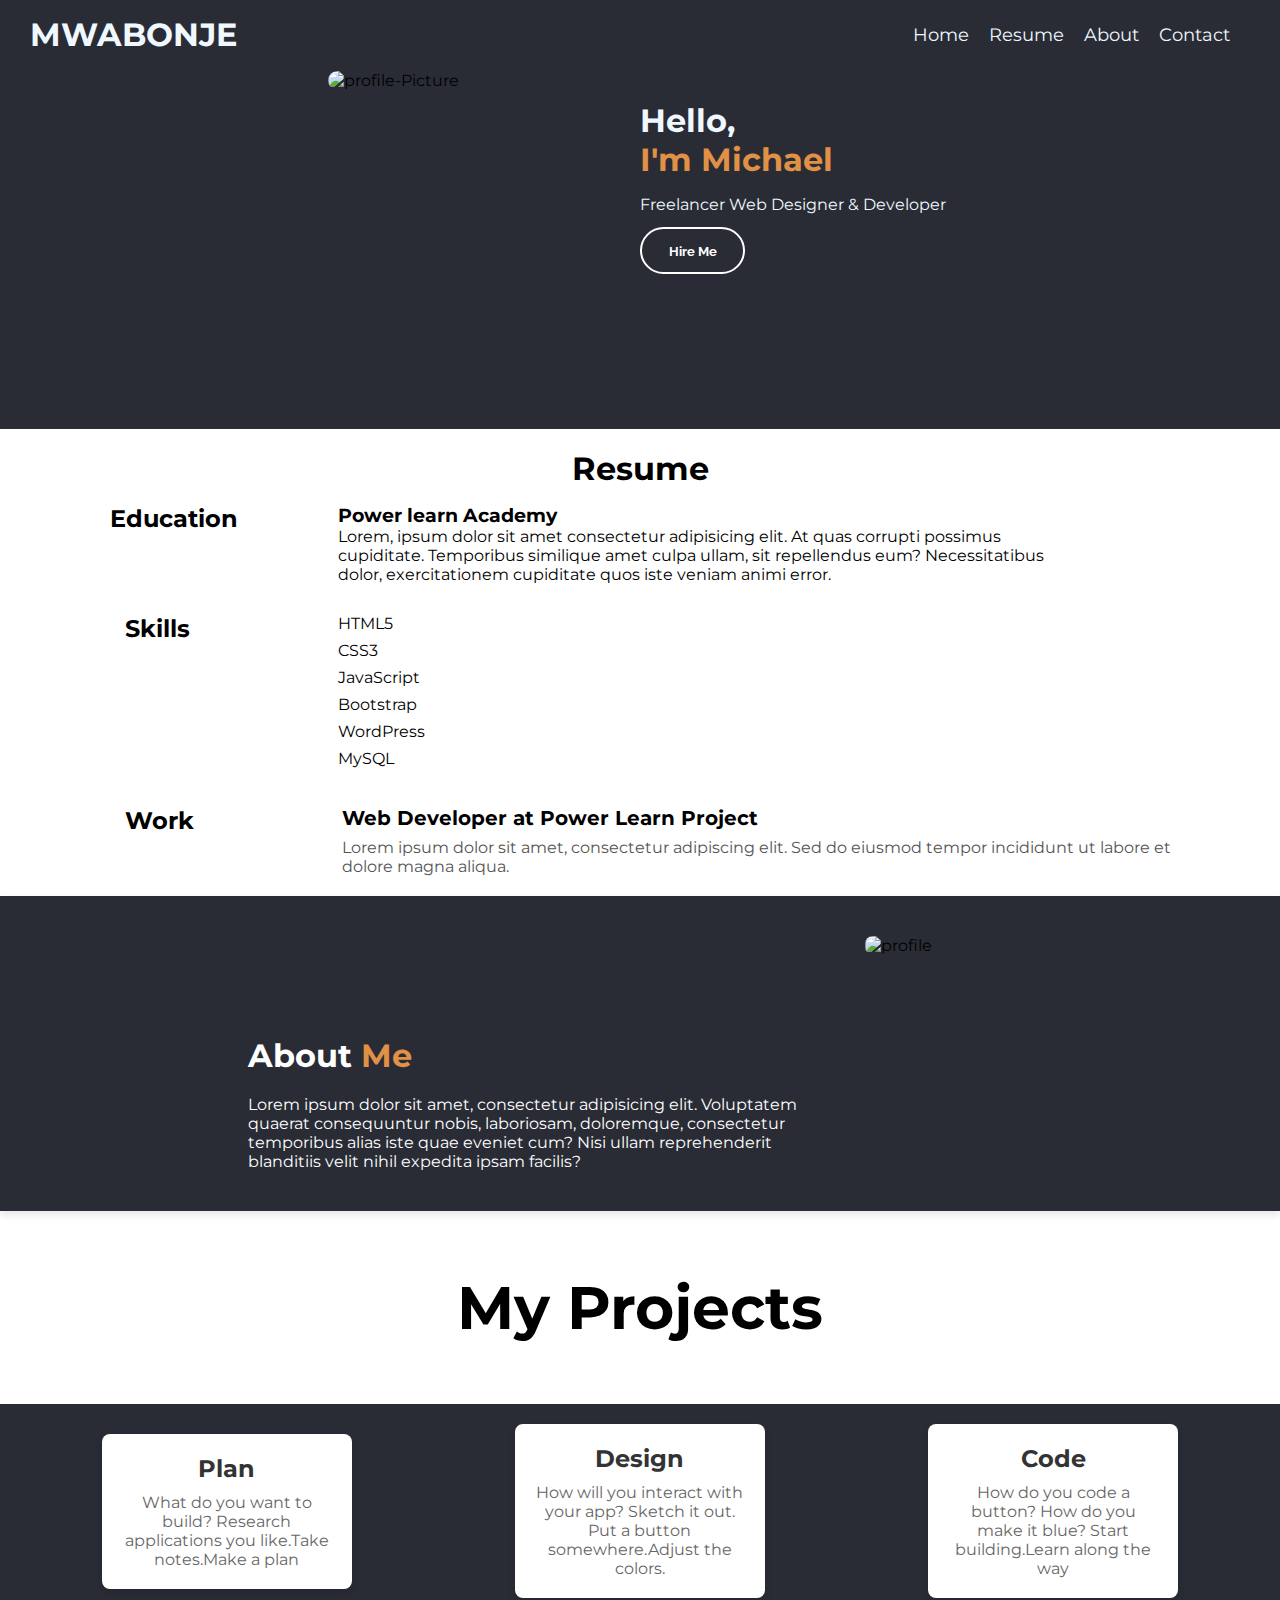
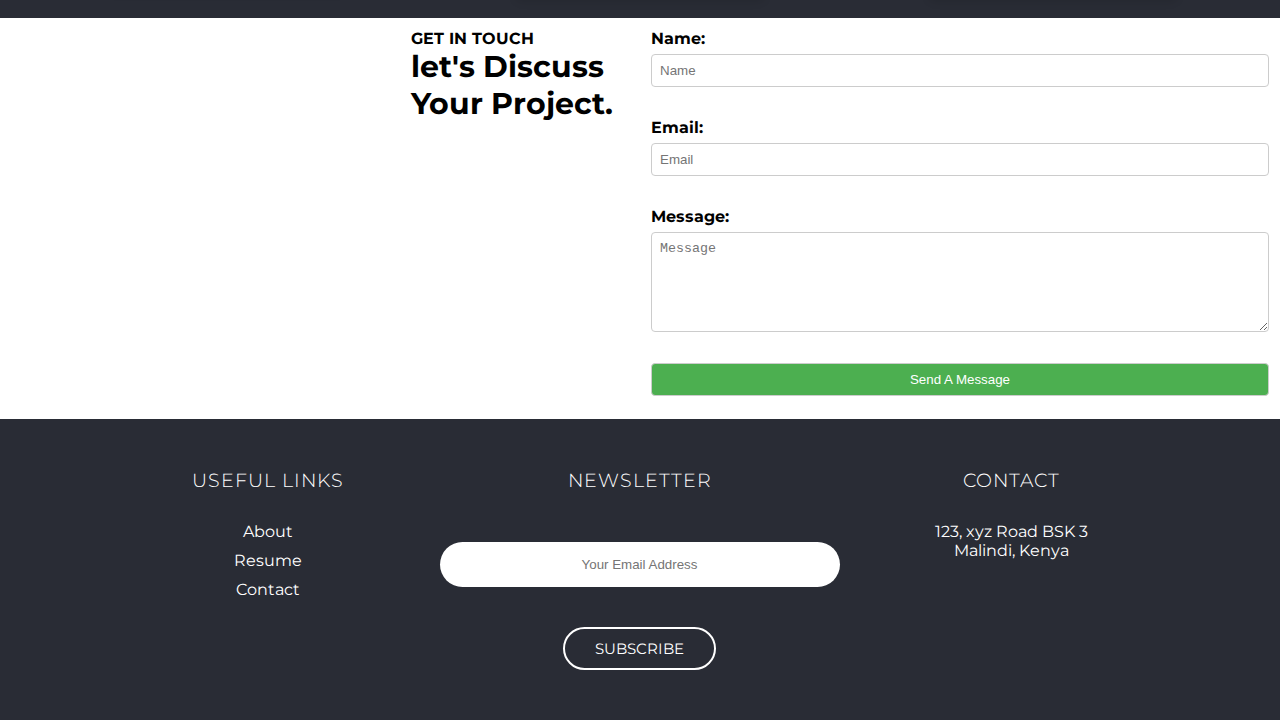
==== index.html @ 646aa8ce "changed the contact me to hire me" ====
<!DOCTYPE html>
<html lang="en">
<head>
    <meta charset="UTF-8">
    <meta name="viewport" content="width=device-width, initial-scale=1.0">
    <title>Michael M.Ringa-Portfolio</title>
    <link rel="stylesheet" href="style.css">
    <link rel="stylesheet" href="https://fonts.googleapis.com/css2?family=Material+Symbols+Outlined:opsz,wght,FILL,GRAD@24,400,0,0" />
    <script src="https://kit.fontawesome.com/8045f4b3b3.js" crossorigin="anonymous"></script>

</head>
<body>
    <nav class="nav-bar">
        <div class="nav-head">
            <div class="logo">
            <h1>MWABONJE</h1>
         </div>
            <!-- <button class="material-symbols-outlined">
                menu
            </button> -->
        </div>
        <div class="nav-links">
            <ul class="links">
                <li><a href="index.html">Home</a></li> 
                <li><a href="resume.html">Resume</a></li>
                <li><a href="#About">About</a></li>
                <li><a href="contact.html">Contact</a></li>
            </ul>
        </div>

        
    </nav>

    <section class="home">
        <div class="Home-img">
            <div class="profile">
            <img src="/img/profile.jpg" alt="profile-Picture">
        </div>
            <div class="home-content">
                <h1>Hello, <br> <span>I'm Michael</span></h1>
                <p>Freelancer Web Designer & Developer</p>
                <a href=""><button>Hire Me</button></a>
            </div>
        </div>
    </section>

    <section class="resume">
        <div class="resume-header">
            <h1>Resume</h1>
        </div>
        <div class="Education-text">
            <h2>Education</h2>
            <div class="school">
                <h3>Power learn Academy</h3>
                <p>Lorem, ipsum dolor sit amet consectetur adipisicing elit. At quas corrupti possimus cupiditate. Temporibus similique amet culpa ullam, sit repellendus eum? Necessitatibus dolor, exercitationem cupiditate quos iste veniam animi error.</p>
            </div>
        </div>

        <div class="Skills-text">
            <h2>Skills</h2>
            <ul>
                <li>HTML5</li>
                <li>CSS3</li>
                <li>JavaScript</li>
                <li>Bootstrap</li>
                <li>WordPress</li>
                <li>MySQL</li>
                <!-- Add more skills as needed -->
            </ul>
        </div>

        <div class="WorkExperience-text">
            <h2>Work</h2>
            <div class="job">
                <h3>Web Developer at Power Learn Project</h3>
                <p>Lorem ipsum dolor sit amet, consectetur adipiscing elit. Sed do eiusmod tempor incididunt ut labore et dolore magna aliqua.</p>
            </div>
            <!-- Add more work experiences as needed -->
        </div>
    </section>
    <section class="about">
        <div class="about-text">
            <h1>About <span>Me</span></h1>
            <p>Lorem ipsum dolor sit amet, consectetur adipisicing elit. Voluptatem quaerat consequuntur nobis, laboriosam, doloremque, consectetur temporibus alias iste quae eveniet cum? Nisi ullam reprehenderit blanditiis velit nihil expedita ipsam facilis?</p>
        </div>
        <div class="about-img">
            <img src="/img/DSC_0354.jpg" alt="profile">
        </div>
    </section>
    <section class="text">
        <h1>My Projects</h1>
    </section>
    <section class="services">
        <div class="our-services">
            <article class="card">
                <h2 class="title">Plan</h2>
                <div class="content">What do you want to build? Research applications you like.Take notes.Make a plan</div>
            </article>
            <article class="card">
                <h2 class="title">Design</h2>
                <div class="content">How will you interact with your app? Sketch it out. Put a button somewhere.Adjust the colors.</div>
            </article>
            <article class="card">
                <h2 class="title">Code</h2>
                <div class="content">How do you code a button? How do you make it blue? Start building.Learn along the way</div>
            </article>
        </div>
    </section>
    <div class="container">
        <div class="column">
            <h2>GET IN TOUCH</h2>
            <p>let's Discuss Your Project.</p>
        </div>
        <div class="column">
            <form action="/submit_form" class="" method="post">
                <label for="name">Name:</label>
                <input type="text" id="name" name="name" placeholder="Name"><br>
    
                <label for="email">Email:</label>
                <input type="email" id="email" name="email" placeholder="Email" required><br>
    
                <label for="message">Message:</label>
                <textarea id="message" name="message" placeholder="Message"></textarea><br>
    
                <input type="submit" value="Send A Message">
            </form>
        </div>
    </div>
<div class="footer" >
    <div class= "col-1">
        <h3>USEFUL LINKS</h3>
        <a href="#">About</a>
        <a href="#">Resume</a>
        <a href="#">Contact</a>
    </div>

<div class="col-2">
    <form class="subsribe">
        <h3>NEWSLETTER</h3>
    <div class="footer-2">
        <input type="email" placeholder="Your Email Address" required> <br>
        <button>SUBSCRIBE</button>
    </form>
    </div>
</div>

    <div class="col-3">
        <h3>CONTACT</h3>
        <p>123, xyz Road BSK 3<br>Malindi, Kenya</p>
        
    <div class="social-icons">
        <a href=""><i class="fa-brands fa-facebook"></i></a>
        <a href="https://twitter.com/mwabonje_" target="_blank"><i class="fa-brands fa-twitter"></i></a>
        <a href=""><i class="fa-brands fa-instagram"></i></a>
        <a href=""><i class="fa-brands fa-tiktok"></i></a>
        <!-- <a href=""><i class="fa-brands fa-pexels"></i></a> -->
    </div>
    </div>
</div>
</body>
</html>
---- style.css ----
@import url('https://fonts.googleapis.com/css2?family=Kanit:wght@400;600&family=Montserrat:wght@500&family=Raleway:wght@600&display=swap');

*{
    box-sizing: border-box;
    margin: 0;
    padding: 0;
}
body{
    margin: 0;
    padding: 0;
    box-sizing: border-box;
    font-family: 'Montserrat', sans-serif;
}
/* Style the navigation bar */
.nav-bar{
    display: flex;
    justify-content: space-between;
    align-items: center;
    background-color: #292c35;
    color: aliceblue;
    padding: 15px 30px;
   
}

.links {
    list-style: none; /* Remove default list styles */
    margin: 0; /* Remove default margin */
    padding: 0; /* Remove default padding */
    display: flex; /* Use flexbox for horizontal alignment of links */
}


.links a { /*This targets the links or in other words the a tag */
    display: flex;
    justify-content: space-between;
    text-decoration: none;
    color: aliceblue;
    margin-right: 20px;
    font-size: 18px;
    cursor: pointer;
}
.links a:hover{
    color: #e09145;
    transition: all 0.4s ease;
}
/* Media query for screens smaller than 768 pixels */
@media only screen and (max-width: 768px) {
    .nav-bar {
        flex-direction: column;
        align-items: flex-start;
    }

    .links {
        flex-direction: row; /* Keep links horizontally aligned on smaller screens */
    }

    .links a {
        margin-right: 20px;
        margin-bottom: 0;
    }
    .logo {
        margin: 0 100px;
    }
}
/* .material-symbols-outlined{
    background: transparent;
    display: none !important; 
    color: #fff;
     border-color: transparent; 
} */
/* Hamburger Menu  Media query for small screens, e.g., phones */
/* @media only screen and (max-width: 767px) {
    .material-symbols-outlined {
        display: block !important; 
    }
    .links a {
    display: block;
    }
} */

.home{ /* note: This home is includes the whole section*/
    background-color: #292c35;
    min-height: 40vh;
}
 .Home-img {/* note: this class includes the image, h1 and p */
    display: flex;
    justify-content: space-between;
    width: 80%;
    margin: auto;
 }
 .profile {
    margin-left: 200px;
 }
 .Home-img img{
    width: 350px;
    height: 350px;
    border-radius: 11200em;
    margin-top: 0.1em;
 }
 
.home-content{
    color: aliceblue;
    width: 50%;
    margin-top: 2em;
    margin-left: 20px;
}  
.home-content > h1{
    font-size: 2rem;
    margin-bottom: 1rem;
    width: 100%;
}
.home-content > a > button{
    background: transparent;
    border:2px solid white;
    padding: 1em 2em;
    border-radius: 2em;
    font-family: 'Raleway', sans-serif;
    font-weight: bold;
    margin-top: 1em;
    color: white;
}
.home-content > a > button:hover{
    background-color: #e09145;
    transition: all 0.4s ease;
}
span{
    color:#e09145;
}


/* Home Media query for smaller screens */
@media only screen and (max-width: 768px) {
    .Home-img {
        flex-direction: column; /* Stack items vertically */
        align-items: center; /* Center items */
        width: 100%; /* Take up full width */
    }

    .Home-img > img {
        width: 100%; /* Take up full width */
        height: auto; /* Maintain aspect ratio */
        border-radius: 0; /* Remove border-radius */
        margin-top: 1em; /* Add spacing between items */
    }

    .home-content {
        width: 80%; /* Take up full width */
    }
    .home-content > a > button{
        margin-bottom: 15px;
    }
    .profile {
        margin-left: 0px !important;
        margin-top: 20px;
    }

}


.Education-text {
    display: flex;
    padding: 0 30px;
    margin: 0 60px;
    margin-top: 1em; 
   
}

.resume-header > h1{
    text-align: center;
}
.school{
    margin: 0 100px;
  
}
/* Add these styles to your existing CSS file */

.resume {
    padding: 20px;
   
}

.Skills-text,
.WorkExperience-text {
    margin-top: 30px;
    display: flex;
}

.Skills-text h2,
.WorkExperience-text h2 {
    font-size: 24px;
    margin-bottom: 10px;
    margin: 0 105px;
}

.Skills-text ul {
    list-style-type: none;
    padding: 0;
    margin: 0 43px;
}

.Skills-text li {
    margin-bottom: 8px;
}

.WorkExperience-text .job {
    margin-top: 20px;
    margin: 0 43px
}

.WorkExperience-text .job h3 {
    font-size: 20px;
    margin-bottom: 8px;

}

.WorkExperience-text .job p {
    font-size: 16px;
    color: #555;
}
.text{
    text-align: center;
    margin-top: 60px;
    margin-bottom: 60px;
    font-size: 30px;
}


/* Resume Media query for small screens, e.g., phones */
@media only screen and (max-width: 767px) {
    .Education-text {
        flex-direction: column; /* Adjust the layout for small screens */
        align-items: center; /* Center align items for small screens */
        padding: 0 15px; /* Adjust padding for small screens */
        margin: 0 15px;
    }

    .resume-header > h1 {
        font-size: 24px; /* Adjust font size for small screens */
    }

    .school {
        margin: 0;
    }

    .Skills-text,
    .WorkExperience-text {
        /* margin-top: 20px; */
        flex-direction: column; /* Adjust the layout for small screens */
        align-items: center; /* Center align items for small screens */
        padding: 0 15px; /* Adjust padding for small screens */
        margin: 0 15px;
    }

    .Skills-text h2,
    .WorkExperience-text h2 {
        font-size: 20px;
        margin-bottom: 10px;
        margin: 0px; /* Reset margin for small screens */
    }

    .Skills-text ul {
        max-width: none; /* Remove max-width for the list on small screens */
        margin: 0; /* Reset margin for small screens */
    }

    .WorkExperience-text .job {
        margin-top: 20px;
    }

    .text {
        font-size: 24px; /* Adjust font size for small screens */
    }
}
/* Apply styles to the section */
.services {
    background-color: #292c35;
    padding: 20px;
}

/* Style the card container */
.our-services {
    display: flex;
    justify-content: space-around;
    align-items: center;
}
.about {
    background-color: #292c35;
    display: flex;
    justify-content: space-around;
    padding: 40px;
    width: 100%;
    box-shadow: 0 4px 8px rgba(0, 0, 0, 0.1); 
   
}

.about-text {
    max-width: 600px; /* Adjust the maximum width of the text container */
    margin-left: 200px;
    margin-top: 100px;
}

.about h1 {
    color: white; /* Set the color of the heading */
    margin-bottom: 20px;
}

.about p {
    color: white; /* Set the color of the paragraph text */
}

.about-img img {
    max-width: 100%; /* Ensure the image doesn't exceed its container */
    border-radius: 8px; /* Add border-radius for rounded corners if desired */
    width: 300px;
    margin-right: 300px;
  
}


/* About Media query for small screens, e.g., phones */
@media only screen and (max-width: 767px) {
    .about {
        flex-direction: column; /* Adjust the layout for small screens */
        align-items: center; /* Center align items for small screens */
        padding: 20px; /* Adjust padding for small screens */
    }

    .about img {
        height: auto; /* Allow the image to resize proportionally */
        max-width: 100%; /* Ensure the image doesn't overflow its container */
        margin-top: 20px; /* Add space between image and text on small screens */ 
        margin-right: 0;
    }

    .about-text {
        margin-left: 0; /* Reset margin for small screens */
        text-align: center; /* Center align text for small screens */
    }
}
/* Style each card */
.card {
    background-color: #fff;
    border-radius: 8px;
    box-shadow: 0 4px 8px rgba(0, 0, 0, 0.1);
    padding: 20px;
    width: 250px;
    text-align: center;
    transition: transform 0.3s ease-in-out;
}

.card:hover {
    transform: scale(1.05);
}

/* Style the title in each card */
.title {
    color: #333;
    font-size: 1.5em;
    margin-bottom: 10px;
}

/* Style the content in each card */
.content {
    color: #666;
    font-size: 1em;
}
/* Card Media query for screens smaller than 768 pixels */
@media only screen and (max-width: 768px) {
    .our-services {
        display: flex;
        flex-direction: column;
        align-items: center;
    }

    .card {
        width: 100%;
        margin-bottom: 20px;
    }
}
.container{/* This container includes the h1, p tag and form */
    display: flex;
}
/*.column {
    width: 30%;
    padding: 20px;
    /*background-color: #f4f4f4;
    margin-top: -490px;
    margin-left: 310px;
}*/

.column >h2 {
    font-size: 16px;
    margin-left: 400px;
}
.column > p {
    font-size: 30px;
    font-weight: bold;
    margin-left: 400px;
}

/* Responsive styles: Adjust the layout for smaller screens.This is for the column and h1 and p tag */
@media (max-width: 600px) {
    .container {
        flex-direction: column;
    }

    .column > h2,
    .column > p {
        margin-left: 0; /* Adjust margin for smaller screens */
    }

    /* Add any additional styles for smaller screens here */
}

.column{
    /* background-color: #e09145; */
    flex: 1;
    padding: 10px;
    border: 1px solid white;
}
/*.column {
    max-width: 550px;
    margin: 20px auto;
    background-color: #fff;
    padding: 20px;
    border-radius: 8px;
    box-shadow: 0 0 10px rgba(0, 0, 0, 0.1);
    margin-right: 500px;
   
}*/

form {
    display: flex;
    flex-direction: column;
   
}

label {
    margin-bottom: 6px;
    font-weight: bold;
}

input {
    margin-bottom: 12px;
    padding: 8px;
    border: 1px solid #ccc;
    border-radius: 4px;
}
/* Existing CSS styles */

textarea {
    margin-bottom: 12px;
    padding: 8px;
    border: 1px solid #ccc;
    border-radius: 4px;
    resize: vertical; /* Allow vertical resizing of the textarea */
    min-height: 100px; /* Set a minimum height to avoid the textarea collapsing */
  
}

input[type="submit"] {
    background-color: #4caf50;
    color: #fff;
    cursor: pointer;
}

input[type="submit"]:hover {
    background-color: #45a049;
}

/* Footer */
.footer {
    display: flex;
    background-color: #292c35;
    padding: 50px 15%;
    color: white;
}
.footer div {
    text-align: center;
}
.col-2 {
    flex-grow: 2;
}
.footer div h3 {
    font-weight: 300;
    margin-bottom: 30px;
    letter-spacing: 1px;
}
.col-1 a {
    display: block;
    text-decoration: none;
    color: #fff;
    margin-top: 10px;
}
.footer-2 input {
    width: 400px;
    height: 45px;
    border-radius: 30px;
    text-align: center;
    
    margin-top: 20px;
    margin-bottom: 40px;
    outline: none;
    border: none;
} 
.footer-2 button {
    padding: 10px 30px;
    font-family: 'Montserrat', sans-serif;
    border-radius: 30px;
    background: transparent;
    border: 2px solid white;
    color:white;
    font-size: 15px;
    cursor: pointer;
}
.social-icons {
    margin-top: 10px;
}
.social-icons a {
    font-size: 22px;
    /* margin: 10px; */
    cursor: pointer;
    color: white;
}

/* Media Query for Small Screens */
@media screen and (max-width: 768px) {
    .footer {
        padding: 30px 5%; /* Adjust padding for smaller screens */
        flex-direction: column; /* Stack columns on top of each other */
    }
    .footer-2 input {
        width: 200px;
        margin-top: 3px;
    }
    .footer div h3 {
        font-weight: 300;
        margin-bottom: 1px;
        letter-spacing: 1px;
        /* margin-top: 1px; */
    }
    .footer-2 button {
    margin-bottom: 30px;
    }
    .col-1 {
        margin-bottom: 30px;
    }
    .social-icons a {
        margin: 10px;
        font-size: 15px;
    }
}
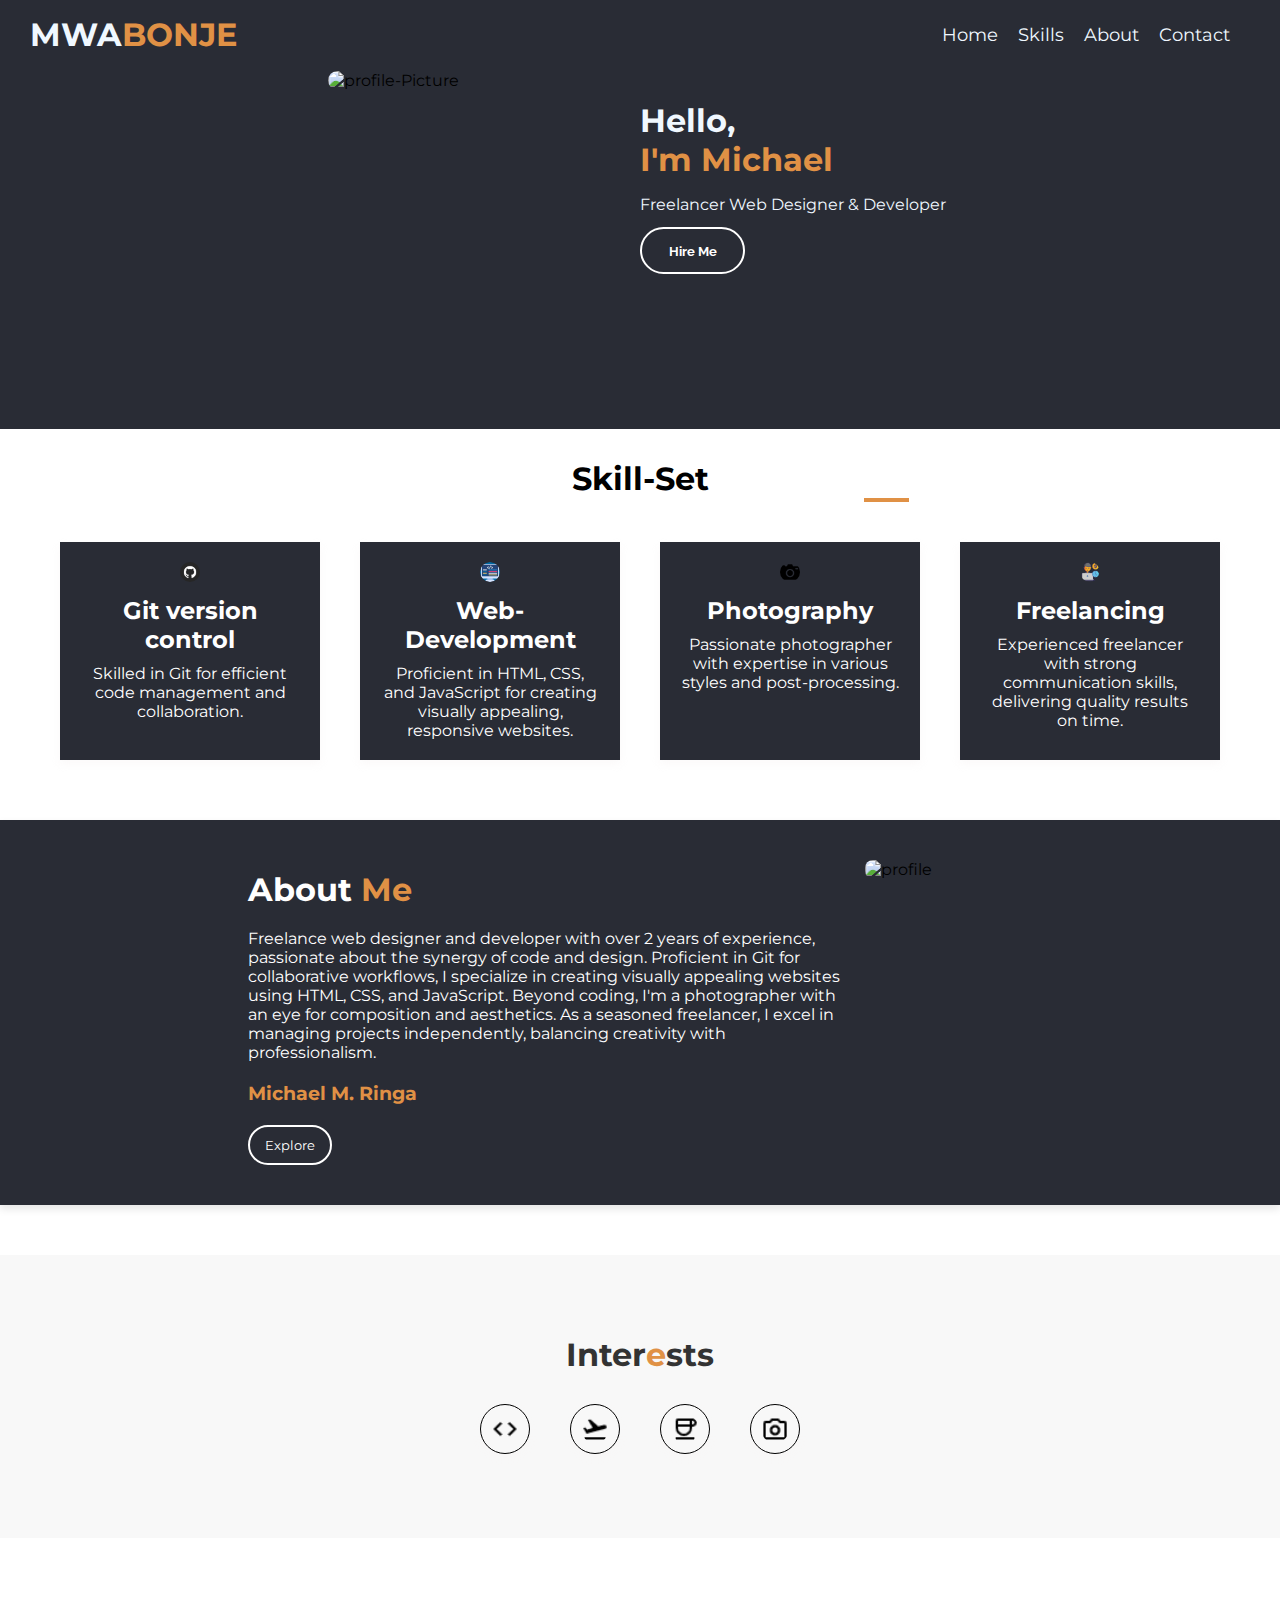
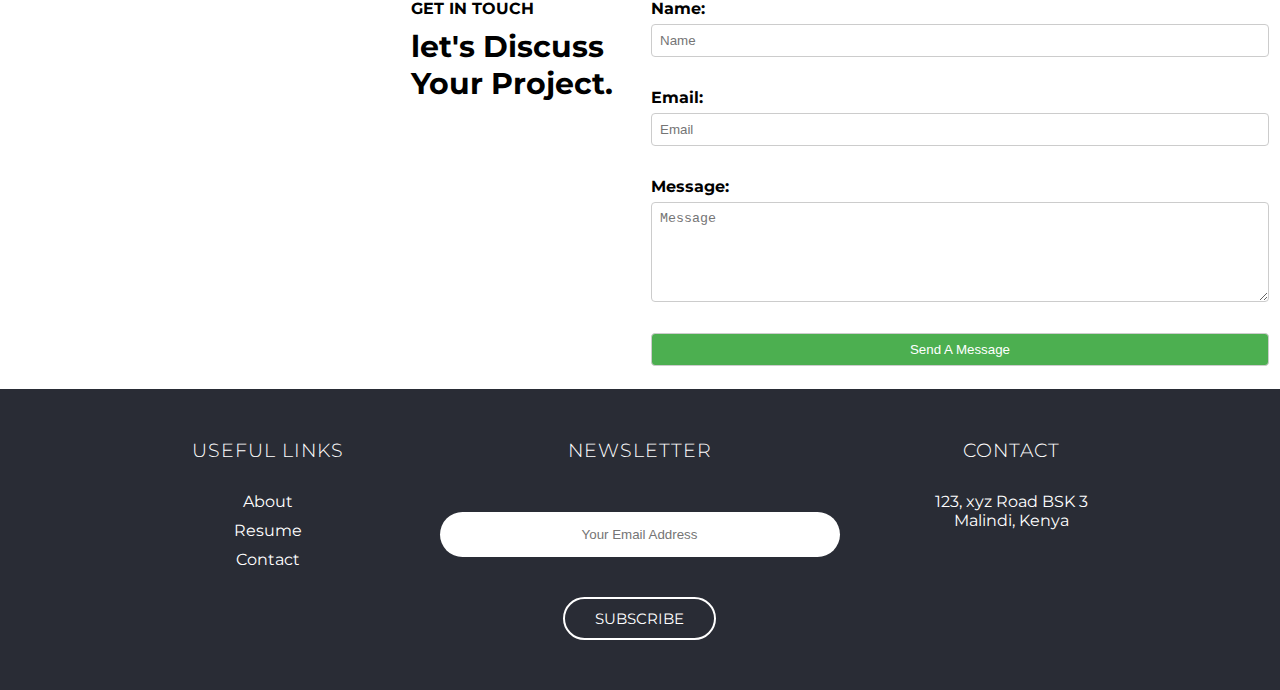
==== commit a6ae0866: "Removed resume section to Skill-set, Added explore button and Intersts sction" ====
--- a/index.html
+++ b/index.html
@@ -13,7 +13,7 @@
     <nav class="nav-bar">
         <div class="nav-head">
             <div class="logo">
-            <h1>MWABONJE</h1>
+            <h1>MWA<span>BONJE</span></h1>
          </div>
             <!-- <button class="material-symbols-outlined">
                 menu
@@ -22,8 +22,8 @@
         <div class="nav-links">
             <ul class="links">
                 <li><a href="index.html">Home</a></li> 
-                <li><a href="resume.html">Resume</a></li>
-                <li><a href="#About">About</a></li>
+                <li><a href="skill-set">Skills</a></li>
+                <li><a href="about.html">About</a></li>
                 <li><a href="contact.html">Contact</a></li>
             </ul>
         </div>
@@ -31,7 +31,7 @@
         
     </nav>
 
-    <section class="home">
+    <section id="home" class="home">
         <div class="Home-img">
             <div class="profile">
             <img src="/img/profile.jpg" alt="profile-Picture">
@@ -43,7 +43,42 @@
             </div>
         </div>
     </section>
-
+    <div class="skill-set">
+        <h1>Skill-Set</h1>
+        <div class="underline"></div>
+    </div>
+        
+    
+    <section id="skills" class="skills">
+        <div class="skill-card">
+            <img src="/img/github.png" alt="">
+            <h2>Git version control</h2> 
+            <!-- Description will go here -->
+            <p>Skilled in Git for efficient code management and collaboration.</p> 
+         </div> 
+         <!-- End of Skill Card -->
+         <div class="skill-card">
+            <img src="/img/coding.png" alt="">
+            <h2>Web-Development</h2> 
+            <!-- Description will go here -->
+            <p>Proficient in HTML, CSS, and JavaScript for creating visually appealing, responsive websites.</p> 
+         </div> 
+         <div class="skill-card">
+            <img src="/img/dslr-camera.png" alt="">
+            <h2>Photography</h2> 
+            <!-- Description will go here -->
+            <p>Passionate photographer with expertise in various styles and post-processing.</p> 
+         </div> 
+         <div class="skill-card">
+            <img src="/img/freelance-work.png" alt="">
+            <h2>Freelancing</h2> 
+            <!-- Description will go here -->
+            <p>Experienced freelancer with strong communication skills, delivering quality results on time.</p> 
+         </div> 
+         <!-- Add more skill cards as needed -->
+    
+    </section>
+<!-- 
     <section class="resume">
         <div class="resume-header">
             <h1>Resume</h1>
@@ -65,7 +100,7 @@
                 <li>Bootstrap</li>
                 <li>WordPress</li>
                 <li>MySQL</li>
-                <!-- Add more skills as needed -->
+                
             </ul>
         </div>
 
@@ -75,44 +110,53 @@
                 <h3>Web Developer at Power Learn Project</h3>
                 <p>Lorem ipsum dolor sit amet, consectetur adipiscing elit. Sed do eiusmod tempor incididunt ut labore et dolore magna aliqua.</p>
             </div>
-            <!-- Add more work experiences as needed -->
-        </div>
-    </section>
-    <section class="about">
+            
+        </div>
+    </section> -->
+    <section id="about" class="about">
         <div class="about-text">
             <h1>About <span>Me</span></h1>
-            <p>Lorem ipsum dolor sit amet, consectetur adipisicing elit. Voluptatem quaerat consequuntur nobis, laboriosam, doloremque, consectetur temporibus alias iste quae eveniet cum? Nisi ullam reprehenderit blanditiis velit nihil expedita ipsam facilis?</p>
+            <p>Freelance web designer and developer with over 2 years of experience, passionate about the synergy of code and design. Proficient in Git for collaborative workflows, I specialize in creating visually appealing websites using HTML, CSS, and JavaScript. Beyond coding, I'm a photographer with an eye for composition and aesthetics. As a seasoned freelancer, I excel in managing projects independently, balancing creativity with professionalism.</p>
+           <div class="my-name">
+                <h3><span>Michael M. Ringa </span></h3>
+           </div>
+            
+            <div class="explore">
+                 <a href="https://mwabonje.carrd.co/"><button>Explore</button></a>
+            </div>
         </div>
         <div class="about-img">
             <img src="/img/DSC_0354.jpg" alt="profile">
         </div>
     </section>
-    <section class="text">
-        <h1>My Projects</h1>
-    </section>
-    <section class="services">
-        <div class="our-services">
-            <article class="card">
-                <h2 class="title">Plan</h2>
-                <div class="content">What do you want to build? Research applications you like.Take notes.Make a plan</div>
-            </article>
-            <article class="card">
-                <h2 class="title">Design</h2>
-                <div class="content">How will you interact with your app? Sketch it out. Put a button somewhere.Adjust the colors.</div>
-            </article>
-            <article class="card">
-                <h2 class="title">Code</h2>
-                <div class="content">How do you code a button? How do you make it blue? Start building.Learn along the way</div>
-            </article>
-        </div>
-    </section>
+    <section class="my-intrests">
+        <div>
+            <h1>Inter<span>e</span>sts</h1>
+        </div>
+   <div class="my-intrests-icons">
+        <div class="code">
+            <img src="/img/code.png" alt="">
+        </div>
+        <div class="travel">
+            <img src="/img/travel.png" alt="">
+        </div>
+        <div class="coffee-cup">
+            <img src="/img/coffee-cup.png" alt="">
+        </div>
+        <div class="photo-camera">
+            <img src="/img/photo_camera.png" alt="">
+        </div>
+   </div>
+    </section>
+    
     <div class="container">
         <div class="column">
             <h2>GET IN TOUCH</h2>
             <p>let's Discuss Your Project.</p>
         </div>
         <div class="column">
-            <form action="/submit_form" class="" method="post">
+            <form action="https://formspree.io/f/mnqeazjd"
+                        method="POST">
                 <label for="name">Name:</label>
                 <input type="text" id="name" name="name" placeholder="Name"><br>
     
@@ -157,6 +201,7 @@
     </div>
     </div>
 </div>
+<!-- JAVASCRIPT -->
 </body>
 </html>
  --- a/style.css
+++ b/style.css
@@ -1,66 +1,70 @@
-@import url('https://fonts.googleapis.com/css2?family=Kanit:wght@400;600&family=Montserrat:wght@500&family=Raleway:wght@600&display=swap');
-
-*{
-    box-sizing: border-box;
-    margin: 0;
-    padding: 0;
-}
-body{
-    margin: 0;
-    padding: 0;
-    box-sizing: border-box;
-    font-family: 'Montserrat', sans-serif;
+@import url("https://fonts.googleapis.com/css2?family=Kanit:wght@400;600&family=Montserrat:wght@500&family=Raleway:wght@600&display=swap");
+
+* {
+  box-sizing: border-box;
+  margin: 0;
+  padding: 0;
+}
+html {
+  scroll-behavior: smooth;
+}
+body {
+  margin: 0;
+  padding: 0;
+  box-sizing: border-box;
+  font-family: "Montserrat", sans-serif;
 }
 /* Style the navigation bar */
-.nav-bar{
-    display: flex;
-    justify-content: space-between;
-    align-items: center;
-    background-color: #292c35;
-    color: aliceblue;
-    padding: 15px 30px;
-   
+.nav-bar {
+  display: flex;
+  justify-content: space-between;
+  align-items: center;
+  background-color: #292c35;
+  color: aliceblue;
+  padding: 15px 30px;
 }
 
 .links {
-    list-style: none; /* Remove default list styles */
-    margin: 0; /* Remove default margin */
-    padding: 0; /* Remove default padding */
-    display: flex; /* Use flexbox for horizontal alignment of links */
-}
-
-
-.links a { /*This targets the links or in other words the a tag */
-    display: flex;
-    justify-content: space-between;
-    text-decoration: none;
-    color: aliceblue;
-    margin-right: 20px;
-    font-size: 18px;
-    cursor: pointer;
-}
-.links a:hover{
-    color: #e09145;
-    transition: all 0.4s ease;
+  list-style: none; /* Remove default list styles */
+  margin: 0; /* Remove default margin */
+  padding: 0; /* Remove default padding */
+  display: flex; /* Use flexbox for horizontal alignment of links */
+}
+
+.links a {
+  /*This targets the links or in other words the a tag */
+  display: flex;
+  justify-content: space-between;
+  text-decoration: none;
+  color: aliceblue;
+  margin-right: 20px;
+  font-size: 18px;
+  cursor: pointer;
+  position: relative;
+}
+.links a:hover {
+  /* color: #e09145; */
+  /* transition: all 0.4s ease; */
+  border-bottom: 2px solid #e09145;
 }
 /* Media query for screens smaller than 768 pixels */
 @media only screen and (max-width: 768px) {
-    .nav-bar {
-        flex-direction: column;
-        align-items: flex-start;
-    }
-
-    .links {
-        flex-direction: row; /* Keep links horizontally aligned on smaller screens */
-    }
-
-    .links a {
-        margin-right: 20px;
-        margin-bottom: 0;
-    }
-    .logo {
-        margin: 0 100px;
-    }
+  .nav-bar {
+    flex-direction: column;
+    align-items: flex-start;
+  }
+
+  .links {
+    flex-direction: row; /* Keep links horizontally aligned on smaller screens */
+  }
+
+  .links a {
+    margin-right: 20px;
+    margin-bottom: 0;
+  }
+  .logo {
+    margin: 0 100px;
+  }
 }
 /* .material-symbols-outlined{
     background: transparent;
@@ -78,345 +82,347 @@
     }
 } */
 
-.home{ /* note: This home is includes the whole section*/
-    background-color: #292c35;
-    min-height: 40vh;
-}
- .Home-img {/* note: this class includes the image, h1 and p */
-    display: flex;
-    justify-content: space-between;
-    width: 80%;
-    margin: auto;
- }
- .profile {
-    margin-left: 200px;
- }
- .Home-img img{
-    width: 350px;
-    height: 350px;
-    border-radius: 11200em;
-    margin-top: 0.1em;
- }
- 
-.home-content{
-    color: aliceblue;
-    width: 50%;
-    margin-top: 2em;
-    margin-left: 20px;
-}  
-.home-content > h1{
-    font-size: 2rem;
-    margin-bottom: 1rem;
-    width: 100%;
-}
-.home-content > a > button{
-    background: transparent;
-    border:2px solid white;
-    padding: 1em 2em;
-    border-radius: 2em;
-    font-family: 'Raleway', sans-serif;
-    font-weight: bold;
-    margin-top: 1em;
-    color: white;
-}
-.home-content > a > button:hover{
-    background-color: #e09145;
-    transition: all 0.4s ease;
-}
-span{
-    color:#e09145;
-}
-
+.home {
+  /* note: This home is includes the whole section*/
+  background-color: #292c35;
+  min-height: 40vh;
+}
+.Home-img {
+  /* note: this class includes the image, h1 and p */
+  display: flex;
+  justify-content: space-between;
+  width: 80%;
+  margin: auto;
+}
+.profile {
+  margin-left: 200px;
+}
+.Home-img img {
+  width: 350px;
+  height: 350px;
+  border-radius: 11200em;
+  margin-top: 0.1em;
+}
+
+.home-content {
+  color: aliceblue;
+  width: 50%;
+  margin-top: 2em;
+  margin-left: 20px;
+}
+.home-content > h1 {
+  font-size: 2rem;
+  margin-bottom: 1rem;
+  width: 100%;
+}
+.home-content > a > button {
+  background: transparent;
+  border: 2px solid white;
+  padding: 1em 2em;
+  border-radius: 2em;
+  font-family: "Raleway", sans-serif;
+  font-weight: bold;
+  margin-top: 1em;
+  color: white;
+}
+.home-content > a > button:hover {
+  background-color: #e09145;
+  transition: all 0.4s ease;
+}
+span {
+  color: #e09145;
+}
 
 /* Home Media query for smaller screens */
 @media only screen and (max-width: 768px) {
-    .Home-img {
-        flex-direction: column; /* Stack items vertically */
-        align-items: center; /* Center items */
-        width: 100%; /* Take up full width */
-    }
-
-    .Home-img > img {
-        width: 100%; /* Take up full width */
-        height: auto; /* Maintain aspect ratio */
-        border-radius: 0; /* Remove border-radius */
-        margin-top: 1em; /* Add spacing between items */
-    }
-
-    .home-content {
-        width: 80%; /* Take up full width */
-    }
-    .home-content > a > button{
-        margin-bottom: 15px;
-    }
-    .profile {
-        margin-left: 0px !important;
-        margin-top: 20px;
-    }
-
-}
-
-
-.Education-text {
-    display: flex;
-    padding: 0 30px;
-    margin: 0 60px;
-    margin-top: 1em; 
-   
-}
-
-.resume-header > h1{
-    text-align: center;
-}
-.school{
-    margin: 0 100px;
-  
-}
-/* Add these styles to your existing CSS file */
-
-.resume {
-    padding: 20px;
-   
-}
-
-.Skills-text,
-.WorkExperience-text {
-    margin-top: 30px;
-    display: flex;
-}
-
-.Skills-text h2,
-.WorkExperience-text h2 {
-    font-size: 24px;
-    margin-bottom: 10px;
-    margin: 0 105px;
-}
-
-.Skills-text ul {
-    list-style-type: none;
-    padding: 0;
-    margin: 0 43px;
-}
-
-.Skills-text li {
-    margin-bottom: 8px;
-}
-
-.WorkExperience-text .job {
+  .Home-img {
+    flex-direction: column; /* Stack items vertically */
+    align-items: center; /* Center items */
+    width: 100%; /* Take up full width */
+  }
+
+  .Home-img > img {
+    width: 100%; /* Take up full width */
+    height: auto; /* Maintain aspect ratio */
+    border-radius: 0; /* Remove border-radius */
+    margin-top: 1em; /* Add spacing between items */
+  }
+
+  .home-content {
+    width: 80%; /* Take up full width */
+  }
+  .home-content > a > button {
+    margin-bottom: 15px;
+  }
+  .profile {
+    margin-left: 0px !important;
     margin-top: 20px;
-    margin: 0 43px
-}
-
-.WorkExperience-text .job h3 {
-    font-size: 20px;
-    margin-bottom: 8px;
-
-}
-
-.WorkExperience-text .job p {
-    font-size: 16px;
-    color: #555;
-}
-.text{
-    text-align: center;
-    margin-top: 60px;
-    margin-bottom: 60px;
-    font-size: 30px;
-}
-
-
-/* Resume Media query for small screens, e.g., phones */
-@media only screen and (max-width: 767px) {
-    .Education-text {
-        flex-direction: column; /* Adjust the layout for small screens */
-        align-items: center; /* Center align items for small screens */
-        padding: 0 15px; /* Adjust padding for small screens */
-        margin: 0 15px;
-    }
-
-    .resume-header > h1 {
-        font-size: 24px; /* Adjust font size for small screens */
-    }
-
-    .school {
-        margin: 0;
-    }
-
-    .Skills-text,
-    .WorkExperience-text {
-        /* margin-top: 20px; */
-        flex-direction: column; /* Adjust the layout for small screens */
-        align-items: center; /* Center align items for small screens */
-        padding: 0 15px; /* Adjust padding for small screens */
-        margin: 0 15px;
-    }
-
-    .Skills-text h2,
-    .WorkExperience-text h2 {
-        font-size: 20px;
-        margin-bottom: 10px;
-        margin: 0px; /* Reset margin for small screens */
-    }
-
-    .Skills-text ul {
-        max-width: none; /* Remove max-width for the list on small screens */
-        margin: 0; /* Reset margin for small screens */
-    }
-
-    .WorkExperience-text .job {
-        margin-top: 20px;
-    }
-
-    .text {
-        font-size: 24px; /* Adjust font size for small screens */
-    }
-}
-/* Apply styles to the section */
+  }
+}
+.skill-set {
+  /* margin-bottom: 440px; */
+  color: black;
+  text-align: center;
+  /* display: none; */
+  /* margin-bottom: 100px; */
+  margin-top: 30px;
+}
+/* Underline style starts here */
+.underline {
+  display: block;
+  width: 7%;
+  height: 4px;
+  background-color: #e09145;
+  margin-left: 24rem;
+}
+/* underline style ends here */
+
+/* underline media query for big screens */
+@media screen and (min-width: 1280px) {
+  .underline {
+    width: 3.5%;
+    margin-left: 54rem; /* Adjust the margin for larger screens */
+  }
+}
+/* end  */
+
+/*underline media query for small screens* */
+@media screen and (max-width: 768px) {
+  .underline {
+    right: 15%;
+    width: 15%;
+    margin-left: 8.4rem !important;
+  }
+}
+/* End */
+
+#skills {
+  background-color: white;
+  color: white;
+  padding: 40px;
+  display: flex;
+  /* flex-wrap: wrap; */
+  justify-content: space-around;
+}
+
+.skill-card {
+  margin: 0 20px 20px 20px;
+  width: 300px;
+  /* border: 1px solid #e09145; */
+  padding: 20px;
+  background: #292c35;
+  box-shadow: 0 4px 8px rgba(243, 234, 234, 0.3);
+  /* border-radius: 20px; */
+  text-align: center;
+  transition: background-color 0.3s ease;
+}
+.skill-card:hover {
+  background-color: #40444f; /* Change to the desired color on hover */
+}
+.skill-card img {
+  width: 20px;
+  height: auto;
+  border-radius: 50%;
+  margin-bottom: 10px; /* Add spacing between the image and text */
+}
+
+h2 {
+  font-size: 1.5em;
+  margin-bottom: 10px;
+}
+
+p {
+  font-size: 1em;
+}
+
+/* skill Media query for smaller screens */
+@media screen and (max-width: 768px) {
+  #skills {
+    flex-direction: column; /* Stack the cards on top of each other */
+    align-items: center;
+  }
+  /* end */
+
+  .skill-card {
+    width: 100%; /* Take full width on smaller screens */
+  }
+}
+/* My interest style */
+.my-intrests {
+  text-align: center;
+  padding: 80px 0;
+  background-color: #f8f8f8; /* Set your desired background color */
+  margin-top: 50px;
+}
+
+.my-intrests h1 {
+  font-size: 2em;
+  color: #333; /* Set your desired text color */
+}
+
+.my-intrests-icons {
+  display: flex;
+  justify-content: center;
+  align-items: center;
+  margin-top: 30px;
+}
+
+.my-intrests-icons div {
+  margin: 0 20px;
+}
+
+.my-intrests-icons img {
+  width: 50px; /* Set your desired image width */
+  height: auto;
+  border-radius: 50%;
+  box-shadow: 0 4px 8px rgba(251, 249, 249, 0.1); /* Add a subtle box shadow */
+  border: 1px solid black;
+  padding: 10px;
+}
+/* End */
+
+/* My projects 
+.text {
+  text-align: center;
+  margin-top: 60px;
+  margin-bottom: 60px;
+  font-size: 30px;
+}
+
+.text {
+  font-size: 24px; 
+}
+
+
 .services {
-    background-color: #292c35;
-    padding: 20px;
-}
-
-/* Style the card container */
+  background-color: #292c35;
+  padding: 20px; */
+
+/* Style the card container 
 .our-services {
-    display: flex;
-    justify-content: space-around;
-    align-items: center;
-}
+  display: flex;
+  justify-content: space-around;
+  align-items: center;
+}*/
+/* My projects ends here */
+
+/* About starts from here */
 .about {
-    background-color: #292c35;
-    display: flex;
-    justify-content: space-around;
-    padding: 40px;
-    width: 100%;
-    box-shadow: 0 4px 8px rgba(0, 0, 0, 0.1); 
-   
-}
-
+  background-color: #292c35;
+  display: flex;
+  justify-content: space-around;
+  padding: 40px;
+  width: 100%;
+  box-shadow: 0 4px 8px rgba(0, 0, 0, 0.1);
+}
+.my-name {
+  color: white;
+  margin-top: 20px;
+}
+/* style for the button on the about section */
+.explore button {
+  padding: 10px 15px;
+  margin-top: 20px !important;
+  border-radius: 30px;
+  background: transparent;
+  border: 2px solid white;
+  color: white;
+  font-family: "Montserrat", sans-serif;
+  text-decoration: none;
+}
+/* End */
 .about-text {
-    max-width: 600px; /* Adjust the maximum width of the text container */
-    margin-left: 200px;
-    margin-top: 100px;
+  max-width: 600px; /* Adjust the maximum width of the text container */
+  margin-left: 200px;
+  margin-top: 10px;
 }
 
 .about h1 {
-    color: white; /* Set the color of the heading */
-    margin-bottom: 20px;
+  color: white; /* Set the color of the heading */
+  margin-bottom: 20px;
 }
 
 .about p {
-    color: white; /* Set the color of the paragraph text */
+  color: white; /* Set the color of the paragraph text */
 }
 
 .about-img img {
-    max-width: 100%; /* Ensure the image doesn't exceed its container */
-    border-radius: 8px; /* Add border-radius for rounded corners if desired */
-    width: 300px;
-    margin-right: 300px;
-  
-}
-
+  max-width: 100%; /* Ensure the image doesn't exceed its container */
+  border-radius: 8px; /* Add border-radius for rounded corners if desired */
+  width: 300px;
+  margin-right: 300px;
+}
+/* About ends here */
 
 /* About Media query for small screens, e.g., phones */
 @media only screen and (max-width: 767px) {
-    .about {
-        flex-direction: column; /* Adjust the layout for small screens */
-        align-items: center; /* Center align items for small screens */
-        padding: 20px; /* Adjust padding for small screens */
-    }
-
-    .about img {
-        height: auto; /* Allow the image to resize proportionally */
-        max-width: 100%; /* Ensure the image doesn't overflow its container */
-        margin-top: 20px; /* Add space between image and text on small screens */ 
-        margin-right: 0;
-    }
-
-    .about-text {
-        margin-left: 0; /* Reset margin for small screens */
-        text-align: center; /* Center align text for small screens */
-    }
-}
-/* Style each card */
-.card {
-    background-color: #fff;
-    border-radius: 8px;
-    box-shadow: 0 4px 8px rgba(0, 0, 0, 0.1);
-    padding: 20px;
-    width: 250px;
-    text-align: center;
-    transition: transform 0.3s ease-in-out;
-}
-
-.card:hover {
-    transform: scale(1.05);
+  .about {
+    flex-direction: column; /* Adjust the layout for small screens */
+    align-items: center; /* Center align items for small screens */
+    padding: 20px; /* Adjust padding for small screens */
+  }
+
+  .about img {
+    height: auto; /* Allow the image to resize proportionally */
+    max-width: 100%; /* Ensure the image doesn't overflow its container */
+    margin-top: 20px; /* Add space between image and text on small screens */
+    margin-right: 0;
+  }
+
+  .about-text {
+    margin-left: 0; /* Reset margin for small screens */
+    text-align: center; /* Center align text for small screens */
+  }
 }
 
 /* Style the title in each card */
 .title {
-    color: #333;
-    font-size: 1.5em;
-    margin-bottom: 10px;
+  color: #333;
+  font-size: 1.5em;
+  margin-bottom: 10px;
 }
 
 /* Style the content in each card */
 .content {
-    color: #666;
-    font-size: 1em;
-}
-/* Card Media query for screens smaller than 768 pixels */
-@media only screen and (max-width: 768px) {
-    .our-services {
-        display: flex;
-        flex-direction: column;
-        align-items: center;
-    }
-
-    .card {
-        width: 100%;
-        margin-bottom: 20px;
-    }
-}
-.container{/* This container includes the h1, p tag and form */
-    display: flex;
-}
-/*.column {
-    width: 30%;
-    padding: 20px;
-    /*background-color: #f4f4f4;
-    margin-top: -490px;
-    margin-left: 310px;
-}*/
-
-.column >h2 {
-    font-size: 16px;
-    margin-left: 400px;
+  color: #666;
+  font-size: 1em;
+}
+
+/* form */
+.container {
+  /* This container includes the h1, p tag and form */
+  display: flex;
+  margin-top: 50px;
+}
+.column > h2 {
+  font-size: 16px;
+  margin-left: 400px;
 }
 .column > p {
-    font-size: 30px;
-    font-weight: bold;
-    margin-left: 400px;
+  font-size: 30px;
+  font-weight: bold;
+  margin-left: 400px;
 }
 
 /* Responsive styles: Adjust the layout for smaller screens.This is for the column and h1 and p tag */
 @media (max-width: 600px) {
-    .container {
-        flex-direction: column;
-    }
-
-    .column > h2,
-    .column > p {
-        margin-left: 0; /* Adjust margin for smaller screens */
-    }
-
-    /* Add any additional styles for smaller screens here */
-}
-
-.column{
-    /* background-color: #e09145; */
-    flex: 1;
-    padding: 10px;
-    border: 1px solid white;
+  .container {
+    flex-direction: column;
+  }
+
+  .column > h2,
+  .column > p {
+    margin-left: 0; /* Adjust margin for smaller screens */
+  }
+
+  /* Add any additional styles for smaller screens here */
+}
+
+.column {
+  /* background-color: #e09145; */
+  flex: 1;
+  padding: 10px;
+  border: 1px solid white;
 }
 /*.column {
     max-width: 550px;
@@ -430,123 +436,122 @@
 }*/
 
 form {
-    display: flex;
-    flex-direction: column;
-   
+  display: flex;
+  flex-direction: column;
 }
 
 label {
-    margin-bottom: 6px;
-    font-weight: bold;
+  margin-bottom: 6px;
+  font-weight: bold;
 }
 
 input {
-    margin-bottom: 12px;
-    padding: 8px;
-    border: 1px solid #ccc;
-    border-radius: 4px;
+  margin-bottom: 12px;
+  padding: 8px;
+  border: 1px solid #ccc;
+  border-radius: 4px;
 }
 /* Existing CSS styles */
 
 textarea {
-    margin-bottom: 12px;
-    padding: 8px;
-    border: 1px solid #ccc;
-    border-radius: 4px;
-    resize: vertical; /* Allow vertical resizing of the textarea */
-    min-height: 100px; /* Set a minimum height to avoid the textarea collapsing */
-  
+  margin-bottom: 12px;
+  padding: 8px;
+  border: 1px solid #ccc;
+  border-radius: 4px;
+  resize: vertical; /* Allow vertical resizing of the textarea */
+  min-height: 100px; /* Set a minimum height to avoid the textarea collapsing */
 }
 
 input[type="submit"] {
-    background-color: #4caf50;
-    color: #fff;
-    cursor: pointer;
+  background-color: #4caf50;
+  color: #fff;
+  cursor: pointer;
 }
 
 input[type="submit"]:hover {
-    background-color: #45a049;
-}
+  background-color: #45a049;
+}
+/* End */
 
 /* Footer */
 .footer {
-    display: flex;
-    background-color: #292c35;
-    padding: 50px 15%;
-    color: white;
+  display: flex;
+  background-color: #292c35;
+  padding: 50px 15%;
+  color: white;
 }
 .footer div {
-    text-align: center;
+  text-align: center;
 }
 .col-2 {
-    flex-grow: 2;
+  flex-grow: 2;
 }
 .footer div h3 {
-    font-weight: 300;
-    margin-bottom: 30px;
-    letter-spacing: 1px;
+  font-weight: 300;
+  margin-bottom: 30px;
+  letter-spacing: 1px;
 }
 .col-1 a {
-    display: block;
-    text-decoration: none;
-    color: #fff;
-    margin-top: 10px;
+  display: block;
+  text-decoration: none;
+  color: #fff;
+  margin-top: 10px;
 }
 .footer-2 input {
-    width: 400px;
-    height: 45px;
-    border-radius: 30px;
-    text-align: center;
-    
-    margin-top: 20px;
-    margin-bottom: 40px;
-    outline: none;
-    border: none;
-} 
+  width: 400px;
+  height: 45px;
+  border-radius: 30px;
+  text-align: center;
+
+  margin-top: 20px;
+  margin-bottom: 40px;
+  outline: none;
+  border: none;
+}
 .footer-2 button {
-    padding: 10px 30px;
-    font-family: 'Montserrat', sans-serif;
-    border-radius: 30px;
-    background: transparent;
-    border: 2px solid white;
-    color:white;
-    font-size: 15px;
-    cursor: pointer;
+  padding: 10px 30px;
+  font-family: "Montserrat", sans-serif;
+  border-radius: 30px;
+  background: transparent;
+  border: 2px solid white;
+  color: white;
+  font-size: 15px;
+  cursor: pointer;
 }
 .social-icons {
-    margin-top: 10px;
+  margin-top: 10px;
 }
 .social-icons a {
-    font-size: 22px;
-    /* margin: 10px; */
-    cursor: pointer;
-    color: white;
+  font-size: 22px;
+  /* margin: 10px; */
+  cursor: pointer;
+  color: white;
 }
 
 /* Media Query for Small Screens */
 @media screen and (max-width: 768px) {
-    .footer {
-        padding: 30px 5%; /* Adjust padding for smaller screens */
-        flex-direction: column; /* Stack columns on top of each other */
-    }
-    .footer-2 input {
-        width: 200px;
-        margin-top: 3px;
-    }
-    .footer div h3 {
-        font-weight: 300;
-        margin-bottom: 1px;
-        letter-spacing: 1px;
-        /* margin-top: 1px; */
-    }
-    .footer-2 button {
+  .footer {
+    padding: 30px 5%; /* Adjust padding for smaller screens */
+    flex-direction: column; /* Stack columns on top of each other */
+  }
+  .footer-2 input {
+    width: 200px;
+    margin-top: 3px;
+  }
+  .footer div h3 {
+    font-weight: 300;
+    margin-bottom: 1px;
+    letter-spacing: 1px;
+    /* margin-top: 1px; */
+  }
+  .footer-2 button {
     margin-bottom: 30px;
-    }
-    .col-1 {
-        margin-bottom: 30px;
-    }
-    .social-icons a {
-        margin: 10px;
-        font-size: 15px;
-    }
-}+  }
+  .col-1 {
+    margin-bottom: 30px;
+  }
+  .social-icons a {
+    margin: 10px;
+    font-size: 15px;
+  }
+}
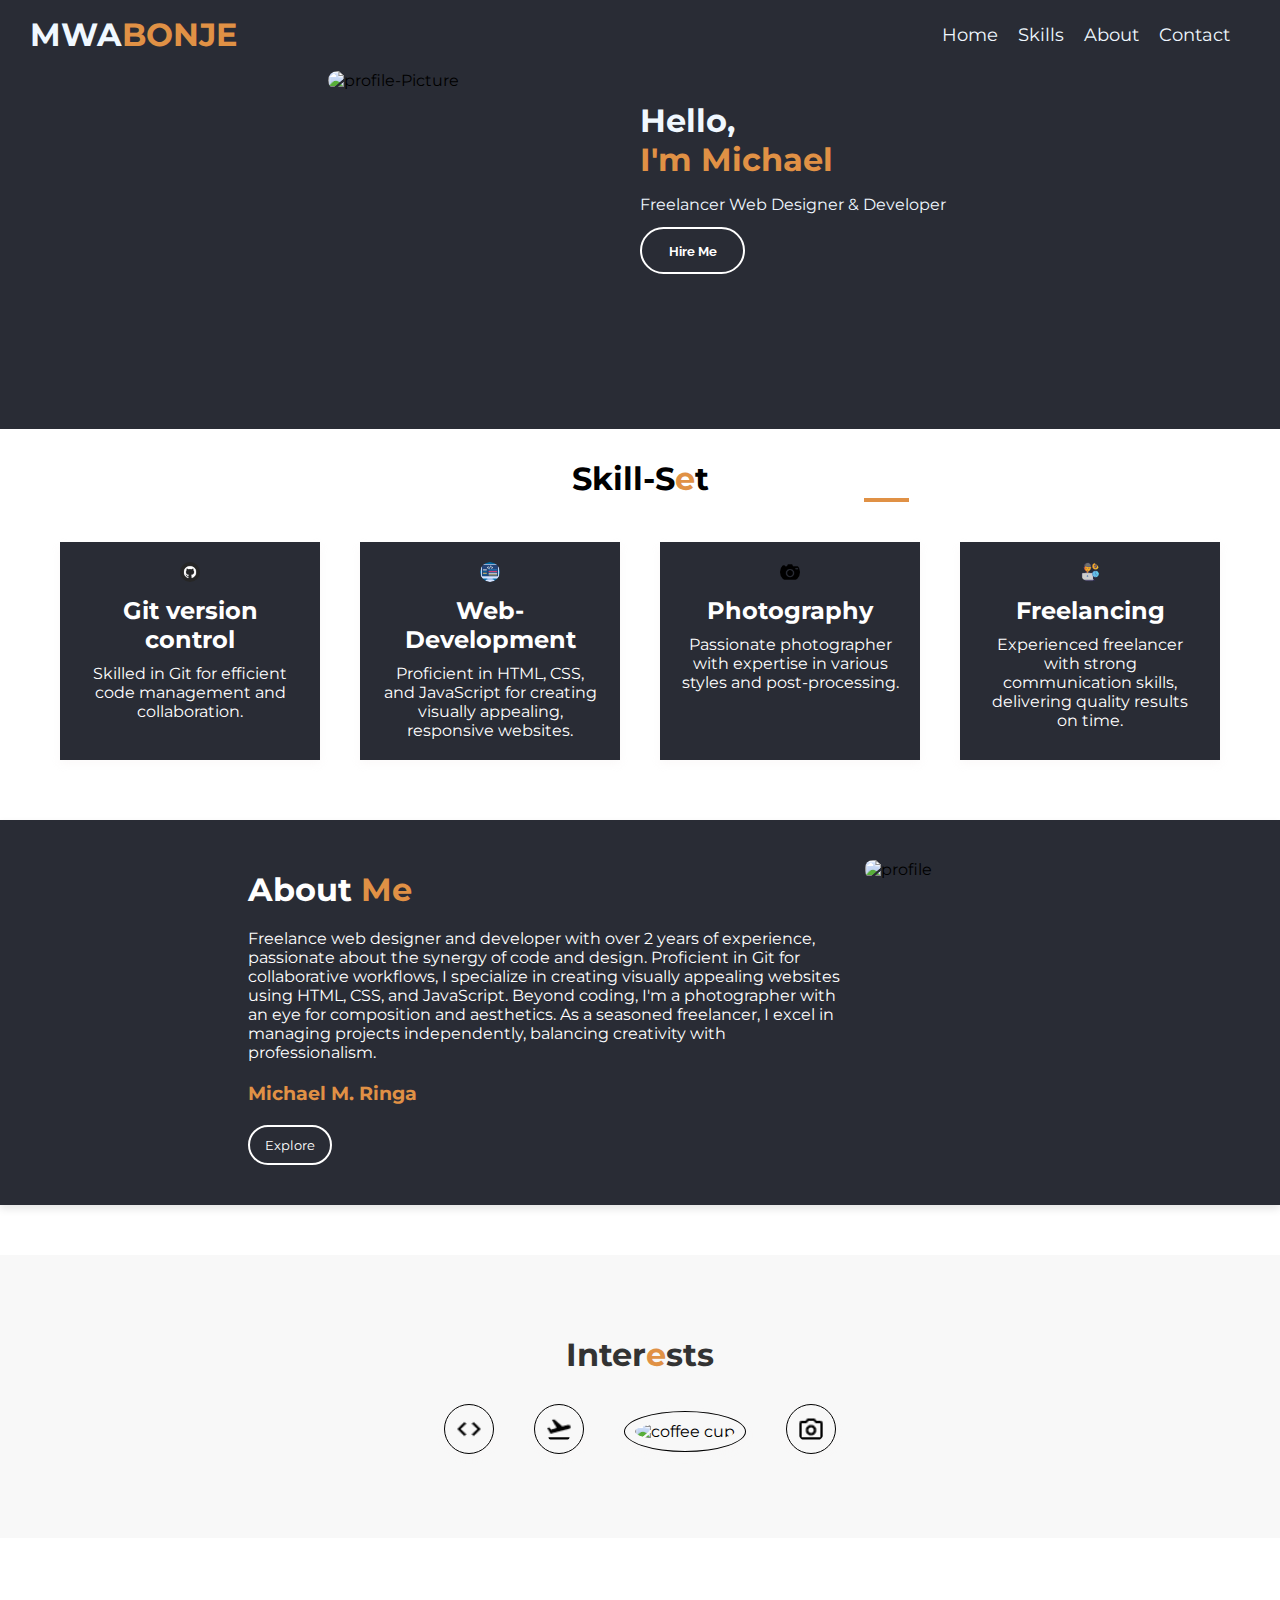
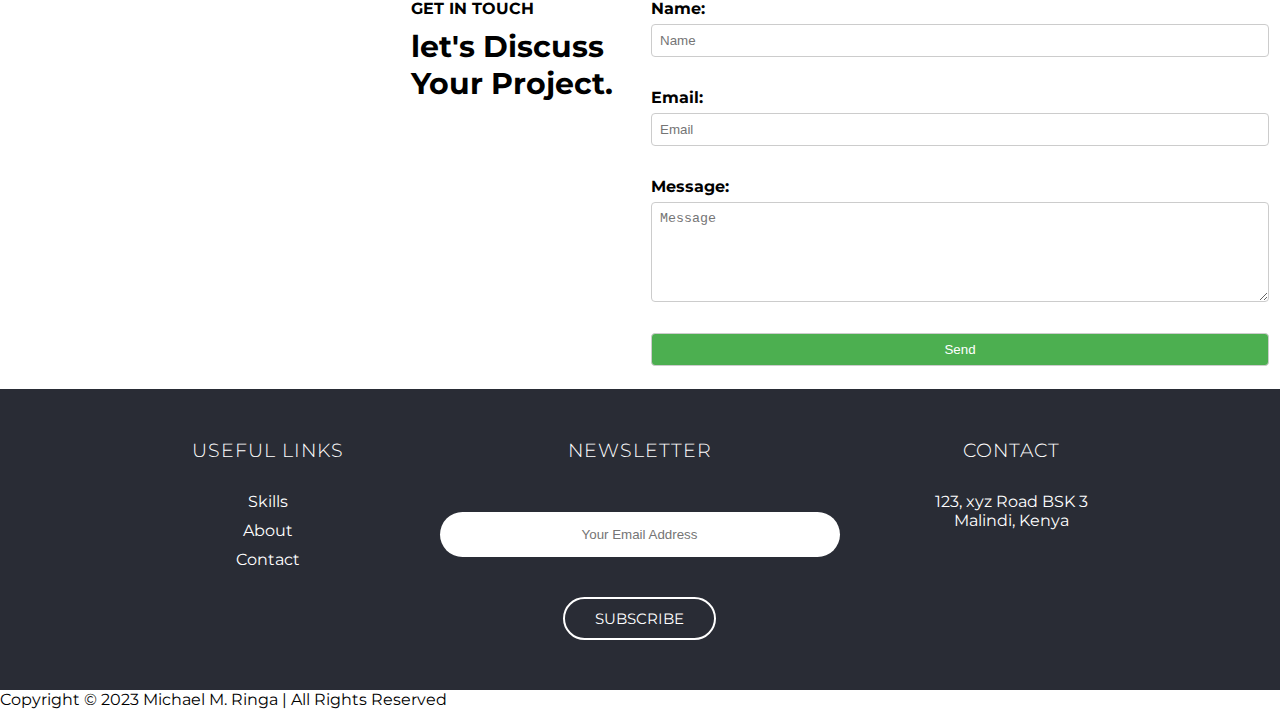
==== commit 260873a1: "Made some chnages for the img and icons directory path" ====
--- a/index.html
+++ b/index.html
@@ -22,55 +22,53 @@
         <div class="nav-links">
             <ul class="links">
                 <li><a href="index.html">Home</a></li> 
-                <li><a href="skill-set">Skills</a></li>
+                <li><a href="skills.html">Skills</a></li>
                 <li><a href="about.html">About</a></li>
                 <li><a href="contact.html">Contact</a></li>
             </ul>
         </div>
-
-        
     </nav>
-
+<!-- HOME -->
     <section id="home" class="home">
         <div class="Home-img">
             <div class="profile">
-            <img src="/img/profile.jpg" alt="profile-Picture">
+            <img src="profile.jpg" alt="profile-Picture">
         </div>
             <div class="home-content">
                 <h1>Hello, <br> <span>I'm Michael</span></h1>
                 <p>Freelancer Web Designer & Developer</p>
-                <a href=""><button>Hire Me</button></a>
+                <a href="contact.html"><button>Hire Me</button></a>
             </div>
         </div>
     </section>
     <div class="skill-set">
-        <h1>Skill-Set</h1>
+        <h1>Skill-S<span>e</span>t</h1>
         <div class="underline"></div>
     </div>
-        
+        <!-- END -->
     
     <section id="skills" class="skills">
         <div class="skill-card">
-            <img src="/img/github.png" alt="">
+            <img src="img/github.png" alt="">
             <h2>Git version control</h2> 
             <!-- Description will go here -->
             <p>Skilled in Git for efficient code management and collaboration.</p> 
          </div> 
          <!-- End of Skill Card -->
          <div class="skill-card">
-            <img src="/img/coding.png" alt="">
+            <img src="img/coding.png" alt="">
             <h2>Web-Development</h2> 
             <!-- Description will go here -->
             <p>Proficient in HTML, CSS, and JavaScript for creating visually appealing, responsive websites.</p> 
          </div> 
          <div class="skill-card">
-            <img src="/img/dslr-camera.png" alt="">
+            <img src="img/dslr-camera.png" alt="">
             <h2>Photography</h2> 
             <!-- Description will go here -->
             <p>Passionate photographer with expertise in various styles and post-processing.</p> 
          </div> 
          <div class="skill-card">
-            <img src="/img/freelance-work.png" alt="">
+            <img src="img/freelance-work.png" alt="">
             <h2>Freelancing</h2> 
             <!-- Description will go here -->
             <p>Experienced freelancer with strong communication skills, delivering quality results on time.</p> 
@@ -113,6 +111,7 @@
             
         </div>
     </section> -->
+    <!-- ABOUT -->
     <section id="about" class="about">
         <div class="about-text">
             <h1>About <span>Me</span></h1>
@@ -126,29 +125,33 @@
             </div>
         </div>
         <div class="about-img">
-            <img src="/img/DSC_0354.jpg" alt="profile">
-        </div>
-    </section>
+            <img src="img/DSC_0354.jpg" alt="profile">
+        </div>
+       
+    </section>
+    <!-- ABOUT -->
+    <!-- INTERESTS -->
     <section class="my-intrests">
         <div>
             <h1>Inter<span>e</span>sts</h1>
         </div>
    <div class="my-intrests-icons">
         <div class="code">
-            <img src="/img/code.png" alt="">
+            <img src="img/code.png" alt="coding icon">
         </div>
         <div class="travel">
-            <img src="/img/travel.png" alt="">
+            <img src="img/travel.png" alt=" travel icon">
         </div>
         <div class="coffee-cup">
-            <img src="/img/coffee-cup.png" alt="">
+            <img src="coffee-cup.png" alt=" coffee cup">
         </div>
         <div class="photo-camera">
-            <img src="/img/photo_camera.png" alt="">
+            <img src="img/photo_camera.png" alt="camera icon">
         </div>
    </div>
     </section>
-    
+    <!-- END -->
+    <!-- FORM -->
     <div class="container">
         <div class="column">
             <h2>GET IN TOUCH</h2>
@@ -158,24 +161,26 @@
             <form action="https://formspree.io/f/mnqeazjd"
                         method="POST">
                 <label for="name">Name:</label>
-                <input type="text" id="name" name="name" placeholder="Name"><br>
+                <input type="text" id="name" name="name" placeholder="Name" required autocomplete="off"><br>
     
                 <label for="email">Email:</label>
-                <input type="email" id="email" name="email" placeholder="Email" required><br>
+                <input type="email" id="email" name="email" placeholder="Email" required autocomplete="off"><br>
     
                 <label for="message">Message:</label>
                 <textarea id="message" name="message" placeholder="Message"></textarea><br>
     
-                <input type="submit" value="Send A Message">
+                <input type="submit" value="Send" class="small-button">
             </form>
         </div>
     </div>
+    <!-- END -->
+    <!-- FOOTER -->
 <div class="footer" >
     <div class= "col-1">
         <h3>USEFUL LINKS</h3>
-        <a href="#">About</a>
-        <a href="#">Resume</a>
-        <a href="#">Contact</a>
+        <a href="skills.html">Skills</a>
+        <a href="about.html">About</a>
+        <a href="contact.html">Contact</a>
     </div>
 
 <div class="col-2">
@@ -196,11 +201,14 @@
         <a href=""><i class="fa-brands fa-facebook"></i></a>
         <a href="https://twitter.com/mwabonje_" target="_blank"><i class="fa-brands fa-twitter"></i></a>
         <a href=""><i class="fa-brands fa-instagram"></i></a>
-        <a href=""><i class="fa-brands fa-tiktok"></i></a>
+        <a href="https://www.tiktok.com/@mwabonje_?_t=8iNQXiE9Y4k&_r=1"><i class="fa-brands fa-tiktok"></i></a>
         <!-- <a href=""><i class="fa-brands fa-pexels"></i></a> -->
     </div>
     </div>
 </div>
+ <footer class="Copyright">
+  <p>Copyright &copy; 2023 Michael M. Ringa | All Rights Reserved</p>
+</footer>
 <!-- JAVASCRIPT -->
 </body>
 </html>
